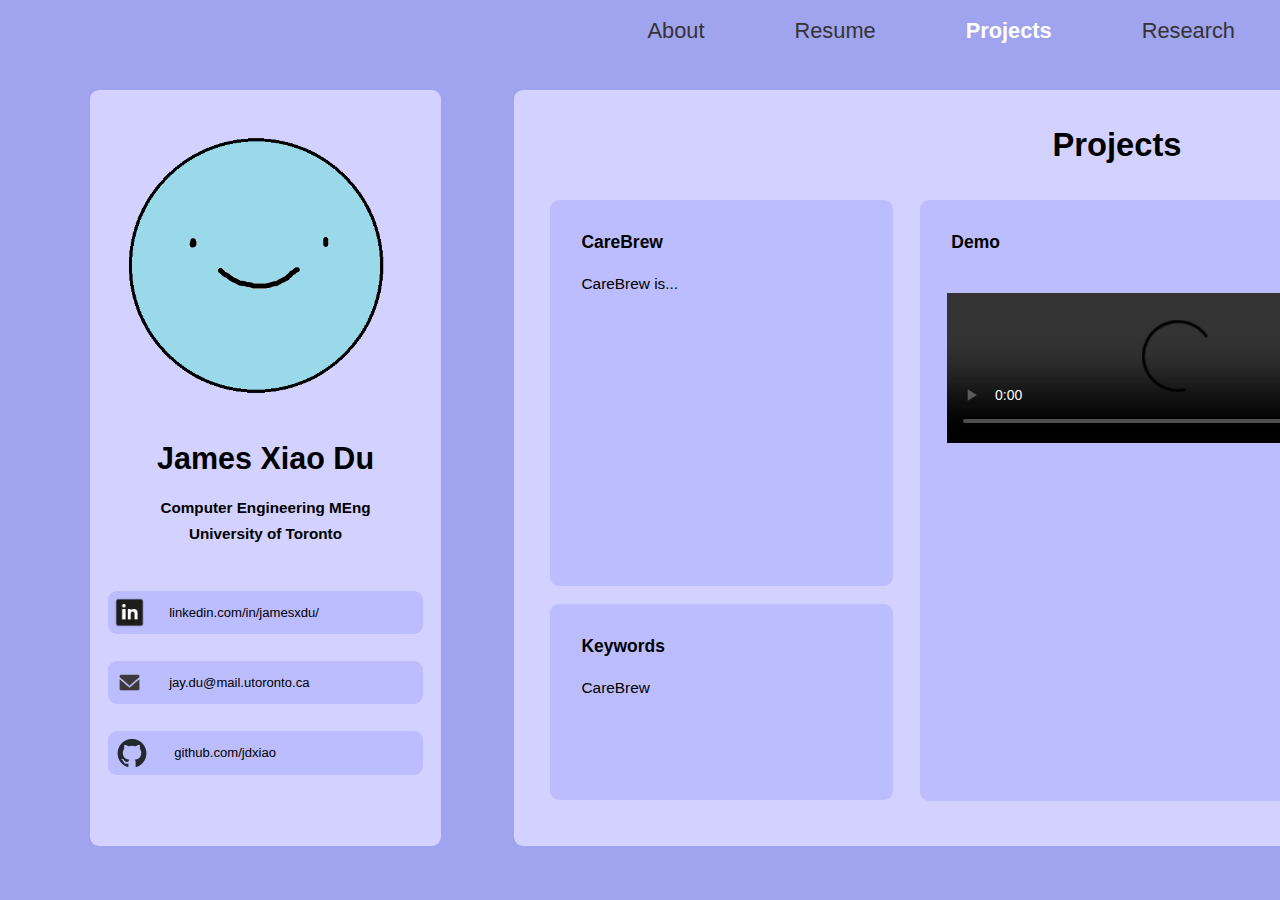
==== projects.html @ 25151abf "add placeholder elements to projects tab" ====
<!DOCTYPE html>
<html lang="en">
<head>
  <meta charset="UTF-8">
  <meta name="viewport" content="width=device-width, initial-scale=1.0">
  <title>Xiao's Website</title>
  <link rel="stylesheet" href="style.css">
</head>
<body onload="initializePage()">
  <div class="banner">
    <button class="button" onclick="window.location.href='index.html'">About</button>
    <button class="button" onclick="window.location.href='resume.html'">Resume</button>
    <button class="button selected" onclick="window.location.href='projects.html'">Projects</button>
    <button class="button" onclick="window.location.href='research.html'">Research</button>
  </div>

  <div class="side-box">
    <img src="static/pfptemp.png" alt="Profile Picture" style="width: 100%; height: auto;">
    <h1>James Xiao Du</h1>
    <h3>Computer Engineering MEng</h3>
    <h3>University of Toronto</h3>

    <div class="content-box" style="margin-top: 5vh; width: 100%; height: 6%;">
      <img src="static/linkedin.png" alt="LinkedIn" style="width: auto; height: 100%;">
      <p><a href="https://www.linkedin.com/in/jamesxdu/" target="_blank">linkedin.com/in/jamesxdu/</a></p>
    </div>

    <div class="content-box" style="margin-top: 3vh; width: 100%; height: 6%;">
      <img src="static/mail.png" alt="Email" style="width: auto; height: 100%;">
      <p><a href="mailto:jay.du@mail.utoronto.ca">jay.du@mail.utoronto.ca</a></p>
    </div>

    <div class="content-box" style="margin-top: 3vh; width: 100%; height: 6%;">
      <img src="static/github-mark.png" alt="GitHub" style="width: auto; height: 70%; padding-left: 1vh; padding-right: 1vh;">
      <p><a href="https://github.com/jdxiao" target="_blank">github.com/jdxiao</a></p>
    </div>

  </div>

  <div class="main-box" style="margin-left: 5vw;">
    <h1 style="text-align: center;">Projects</h1>

    <div class="text-box-container" style="height: 76%">

      <div class="text-box-container-2" style="width: 25%; height: 113%; margin: 0;">
        <div class="text-box" id="project-info" style="width: 100%; height: 70%; margin-top: 2vh; margin-left: 2vh;">
          <h2>CareBrew</h2>
          <p style="margin-top: 2vh">CareBrew is...</p>
        </div>

        <div class="text-box" id="project-keywords" style="width: 100%; height: 30%; margin-top: 2vh; margin-left: 2vh;">
          <h2>Keywords</h2>
          <p style="margin-top: 2vh">CareBrew keywords</p>
        </div>
      </div>

      <div class="text-box" id="project-demo" style="width: 40%; height: 100%; margin-top: 2vh; margin-left: 11vh">
        <h2>Demo</h2>
        <div id="demo-content" style="width: 100%; height: auto; margin-top: 2vh;"></div>
      </div>

      <div class="text-box" style="width: 15%; height: 100%; margin-top: 2vh; margin-left: 3vh">
        <h2>Directory</h2>
        <p class="directory-button" id="carebrew-button" style="margin-top: 2vh; cursor: pointer;" onclick="showProject('CareBrew', this)">CareBrew</p>
        <p class="directory-button" style="margin-top: 2vh; cursor: pointer;" onclick="showProject('Real-Time Conversation Assistant', this)">Real-Time Conversation Assistant</p>
        <p class="directory-button" style="margin-top: 2vh; cursor: pointer;" onclick="showProject('FinePrint', this)">FinePrint</p>
        <p class="directory-button" style="margin-top: 2vh; cursor: pointer;" onclick="showProject('JC Jump', this)">JC Jump</p>
      </div>
    </div>
  </div>
  <script>
    function initializePage() {
      const carebrewButton = document.getElementById('carebrew-button');
      showProject('CareBrew', carebrewButton);
    }

    function showProject(projectName, element) {
      const projectInfo = document.getElementById('project-info');
      const projectKeywords = document.getElementById('project-keywords');
      const demoContent = document.getElementById('demo-content');
      let projectContent = '';
      let keywordsContent = '';
      let demoElement = '';

      const projectItems = document.querySelectorAll('.directory-button');
      projectItems.forEach(item => item.classList.remove('active'));

      element.classList.add('active');

      switch (projectName) {
        case 'CareBrew':
          projectContent = `
            <h2>CareBrew</h2>
            <p style="margin-top: 2vh;">CareBrew is...</p>
          `;
          keywordsContent = `
            <h2>Keywords</h2>
            <p style="margin-top: 2vh;">CareBrew</p>
          `;
          demoElement = `
            <video width="100%" height="auto" controls style="margin-top: 2vh;">
              <source src="static/carebrew.mp4" type="video/mp4">
              Your browser does not support the video tag.
            </video>
          `;
          break;
        case 'Real-Time Conversation Assistant':
          projectContent = `
            <h2>Real-Time Conversation Assistant</h2>
            <p style="margin-top: 2vh;">The Real-Time Conversation Assistant is...</p>
          `;
          keywordsContent = `
            <h2>Keywords</h2>
            <p style="margin-top: 2vh;">Real-Time, Conversation, Assistant</p>
          `;
          demoElement = `
            <img src="static/fineprint_1.png" alt="Conversation Assistant Demo 1" style="width: 100%; height: auto; margin-top: 2vh;">
            <img src="static/fineprint_2.png" alt="Conversation Assistant Demo 2" style="width: 100%; height: auto; margin-top: 2vh;">
          `;
          break;
        case 'FinePrint':
          projectContent = `
            <h2>FinePrint</h2>
            <p style="margin-top: 2vh;">FinePrint is...</p>
          `;
          keywordsContent = `
            <h2>Keywords</h2>
            <p style="margin-top: 2vh;">JC Jump, Printing, Optimization</p>
          `;
          demoElement = `
            <img src="static/fineprint_1.png" alt="FinePrint Demo 1" style="width: 100%; height: auto; margin-top: 2vh;">
            <img src="static/fineprint_2.png" alt="FinePrint Demo 2" style="width: 100%; height: auto; margin-top: 2vh;">
          `;
          break;
        case 'JC Jump':
          projectContent = `
            <h2>JC Jump</h2>
            <p style="margin-top: 2vh;">JC Jump is...</p>
          `;
          keywordsContent = `
            <h2>Keywords</h2>
            <p style="margin-top: 2vh;">JC Jump, Gaming, Platformer</p>
          `;
          demoElement = `
            <video width="100%" height="auto" controls style="margin-top: 2vh;">
              <source src="static/jc jump.mp4" type="video/mp4">
              Your browser does not support the video tag.
            </video>
          `;
          break;
        default:
          projectContent = '<h2>Project Info</h2><p style="margin-top: 2vh;">Select a project to see details.</p>';
          keywordsContent = '<h2>Keywords</h2><p style="margin-top: 2vh;">Select a project to see keywords.</p>';
          demoElement = '';
      }

      projectInfo.innerHTML = projectContent;
      projectKeywords.innerHTML = keywordsContent;
      demoContent.innerHTML = demoElement;
    }
  </script>
</body>
</html>
---- style.css ----
body {
  background-color: #a0a3ee; /* Pale purple background */
  display: flex;
  justify-content: center;
  align-items: center;
  height: 100vh;
  margin: 0;
  padding-top: 0;
}

a {
  color: black;
  text-decoration: none;
}

a:hover {
  color: #3c2194;
  text-decoration: underline;
}

.side-box {
  width: 35vh;
  height: 80vh;
  background-color: #d3d1ff;
  padding: 2vh;
  display: flex;
  flex-direction: column;
  border-radius: 1vh;
  text-align: center;
  align-items: center;
  position: absolute;
  top: 10vh;
  left: 10vh;
}

.side-box h1{
  font-family:'Gill Sans', 'Gill Sans MT', Calibri, 'Trebuchet MS', sans-serif;
  margin: 2vh;
  font-size: calc(1.4vw + 1.4vh);
}
.side-box h3 {
  font-family:'Gill Sans', 'Gill Sans MT', Calibri, 'Trebuchet MS', sans-serif;
  margin: 0.5vh;
  font-size: calc(0.7vw + 0.7vh);
}

.banner {
  background-color: #a0a3ee;
  color: #333333;
  font-size: 1.5em;
  width: 100%;
  box-sizing: border-box;
  position: absolute;
  top: 0;
  left: 0;
  display: flex;
  justify-content: flex-end;
  align-items: center;
}

.button {
  background: none;
  border: none;
  font-family:'Gill Sans', 'Gill Sans MT', Calibri, 'Trebuchet MS', sans-serif;
  color: #333333;
  font-size: calc(1vw + 1vh);
  cursor: pointer;
  padding: 2vh 5vh;
}

.button:hover {
  background-color: #c2c0ff;
  color: #000000;
}

.button.selected {
  font-weight: bold;
  background-color: #a0a3ee;
  color: #ffffff;
}

.content-box {
  background-color: #bbbdff;
  display: flex;
  flex-direction:row;
  border-radius: 1vh;
  align-items: center;
}

.content-box p {
  font-family:'Gill Sans', 'Gill Sans MT', Calibri, 'Trebuchet MS', sans-serif;
  font-size: calc(0.6vw + 0.6vh);
  padding-left: 2vh;
  margin: 0;
}

.main-box {
  width: 130vh;
  height: 80vh;
  background-color: #d3d1ff;
  padding: 2vh;
  display: flex;
  flex-direction: column;
  justify-content: flex-start;
  border-radius: 1vh;
  position: absolute;
  top: 10vh;
  left: 50vh;
}

.main-box h1{
  font-family:'Gill Sans', 'Gill Sans MT', Calibri, 'Trebuchet MS', sans-serif;
  margin: 2vh;
  font-size: calc(1.5vw + 1.5vh);
}

.text-box-container {
  display: flex;
  flex-direction: row;
  justify-content: space-between;
  width: 99%;
}

.text-box-container-2 {
  display: flex;
  flex-direction: column;
  justify-content: space-between;
  width: 95%;
}

.text-box {
  font-family:'Gill Sans', 'Gill Sans MT', Calibri, 'Trebuchet MS', sans-serif;
  background-color: #bbbdff;
  display: flex;
  flex-direction: column;
  border-radius: 1vh;
  padding: 3vh;
}

.text-box h2 {
  font-family:'Gill Sans', 'Gill Sans MT', Calibri, 'Trebuchet MS', sans-serif;
  margin: 0.5vh;
  font-size: calc(0.8vw + 0.8vh);
}
.text-box p {
  font-family:'Gill Sans', 'Gill Sans MT', Calibri, 'Trebuchet MS', sans-serif;
  font-size: calc(0.5vw + 1vh);
  margin: 0.5vh;
}

.text-box-2 {
  background-color: #bbbdff;
  display: flex;
  flex-direction: column;
  align-items: left;
  justify-content: center;
}

.text-box-2 h1 {
  font-family:'Gill Sans', 'Gill Sans MT', Calibri, 'Trebuchet MS', sans-serif;
  font-size: calc(0.7vw + 0.7vh);
  margin: 0;
}

.text-box-2 p {
  font-family:'Gill Sans', 'Gill Sans MT', Calibri, 'Trebuchet MS', sans-serif;
  font-size: calc(0.6vw + 0.55vh);
  margin: 0;
  padding: 0;
}

.directory-button {
  cursor: pointer;
  border-radius: 1vh;
  transition: color 0.3s, font-weight 0.3s;
  padding: 0.5vh 1vh;
}

.directory-button:hover {
  background-color: #dddcff;
}

.directory-button.active {
  color: white;
  font-weight: bold;
}
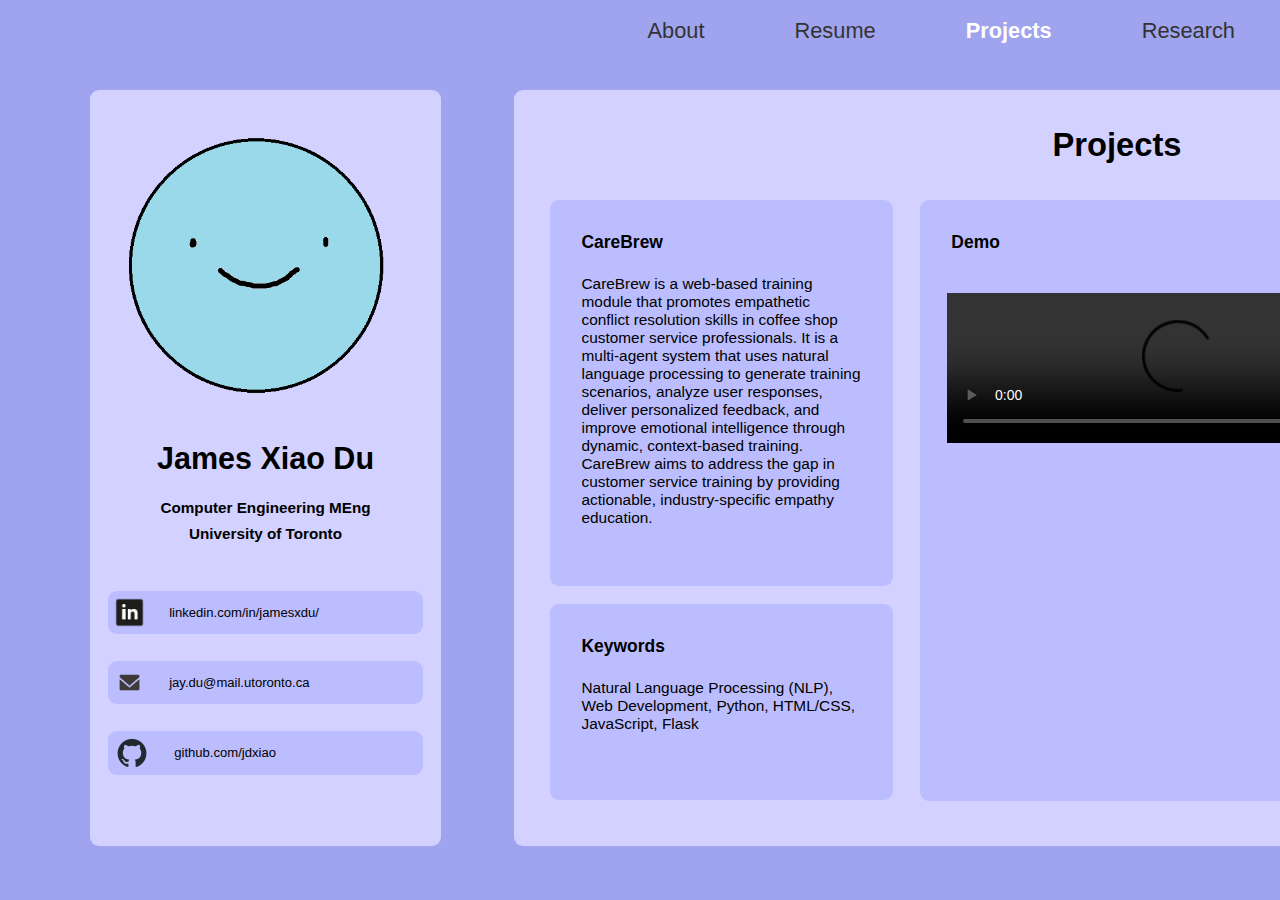
==== commit ec036759: "added descriptions for projects" ====
--- a/projects.html
+++ b/projects.html
@@ -45,7 +45,12 @@
       <div class="text-box-container-2" style="width: 25%; height: 113%; margin: 0;">
         <div class="text-box" id="project-info" style="width: 100%; height: 70%; margin-top: 2vh; margin-left: 2vh;">
           <h2>CareBrew</h2>
-          <p style="margin-top: 2vh">CareBrew is...</p>
+          <p style="margin-top: 2vh">CareBrew is a web-based training module 
+            that enhances empathetic conflict resolution skills for coffee shop 
+            customer service professionals. It uses natural language processing 
+            to analyze user responses, deliver personalized feedback, and 
+            improve emotional intelligence through dynamic, scenario-based 
+            training.</p>
         </div>
 
         <div class="text-box" id="project-keywords" style="width: 100%; height: 30%; margin-top: 2vh; margin-left: 2vh;">
@@ -91,11 +96,19 @@
         case 'CareBrew':
           projectContent = `
             <h2>CareBrew</h2>
-            <p style="margin-top: 2vh;">CareBrew is...</p>
+            <p style="margin-top: 2vh;">CareBrew is a web-based training module 
+            that promotes empathetic conflict resolution skills in coffee shop 
+            customer service professionals. It is a multi-agent system that
+            uses natural language processing to generate training scenarios,
+            analyze user responses, deliver personalized feedback, and 
+            improve emotional intelligence through dynamic, context-based 
+            training. CareBrew aims to address the gap in customer service 
+            training by providing actionable, industry-specific empathy education.</p>
           `;
           keywordsContent = `
             <h2>Keywords</h2>
-            <p style="margin-top: 2vh;">CareBrew</p>
+            <p style="margin-top: 2vh;">Natural Language Processing (NLP),
+               Web Development, Python, HTML/CSS, JavaScript, Flask</p>
           `;
           demoElement = `
             <video width="100%" height="auto" controls style="margin-top: 2vh;">
@@ -107,11 +120,19 @@
         case 'Real-Time Conversation Assistant':
           projectContent = `
             <h2>Real-Time Conversation Assistant</h2>
-            <p style="margin-top: 2vh;">The Real-Time Conversation Assistant is...</p>
+            <p style="margin-top: 2vh;">The Real-Time Conversation Assistant is 
+              an Android application that aims to enhance reflective listening 
+              skills, a communication technique where the listener 
+              paraphrases the speaker to confirm understanding. 
+              It features two modes: Real-Time Assistant Mode, which provides 
+              the user with reflective statements during live conversations, and 
+              Practice Mode, which offers practice scenarios and feedback.</p>
           `;
           keywordsContent = `
             <h2>Keywords</h2>
-            <p style="margin-top: 2vh;">Real-Time, Conversation, Assistant</p>
+            <p style="margin-top: 2vh;">Natural Language Processing (NLP), 
+              Speech Diarization, Audio Processing, Android Development, Kotlin
+              </p>
           `;
           demoElement = `
             <img src="static/fineprint_1.png" alt="Conversation Assistant Demo 1" style="width: 100%; height: auto; margin-top: 2vh;">
@@ -121,11 +142,19 @@
         case 'FinePrint':
           projectContent = `
             <h2>FinePrint</h2>
-            <p style="margin-top: 2vh;">FinePrint is...</p>
+            <p style="margin-top: 2vh;">FinePrint is a cloud-based web application
+              designed to simplify legal document analysis by using Natural 
+              Language Processing (NLP) to summarize, parse, and extract 
+              key information. It features a secure, user-friendly interface that 
+              integrates serverless computing, cloud storage, generative AI models, 
+              and scalable infrastructure. FinePrint aim to improve the accessibility 
+              of legal document analysis while reducing the risk of exploitation.</p>
           `;
           keywordsContent = `
             <h2>Keywords</h2>
-            <p style="margin-top: 2vh;">JC Jump, Printing, Optimization</p>
+            <p style="margin-top: 2vh;">Cloud Computing, Natural Language Processing (NLP), 
+              AWS (Amplify, S3, IAM),
+              Web Development, JavaScript, React</p>
           `;
           demoElement = `
             <img src="static/fineprint_1.png" alt="FinePrint Demo 1" style="width: 100%; height: auto; margin-top: 2vh;">
@@ -135,11 +164,17 @@
         case 'JC Jump':
           projectContent = `
             <h2>JC Jump</h2>
-            <p style="margin-top: 2vh;">JC Jump is...</p>
+            <p style="margin-top: 2vh;">JC Jump is a survival-based vertical scrolling 
+              platformer typing game developed in C where players control a frog and type to 
+              jump levels. It features multiple difficulty settings and takes keyboard 
+              input, integrating switches and a seven-segment display for interaction and 
+              feedback. The game runs on the CPULator simulator, which emulates the ARMv7 
+              architecture and allows for execution within a modern web browser.</p>
           `;
           keywordsContent = `
             <h2>Keywords</h2>
-            <p style="margin-top: 2vh;">JC Jump, Gaming, Platformer</p>
+            <p style="margin-top: 2vh;">Game Development, Graphic Design, ARM architecture,
+               C, Assembly</p>
           `;
           demoElement = `
             <video width="100%" height="auto" controls style="margin-top: 2vh;">
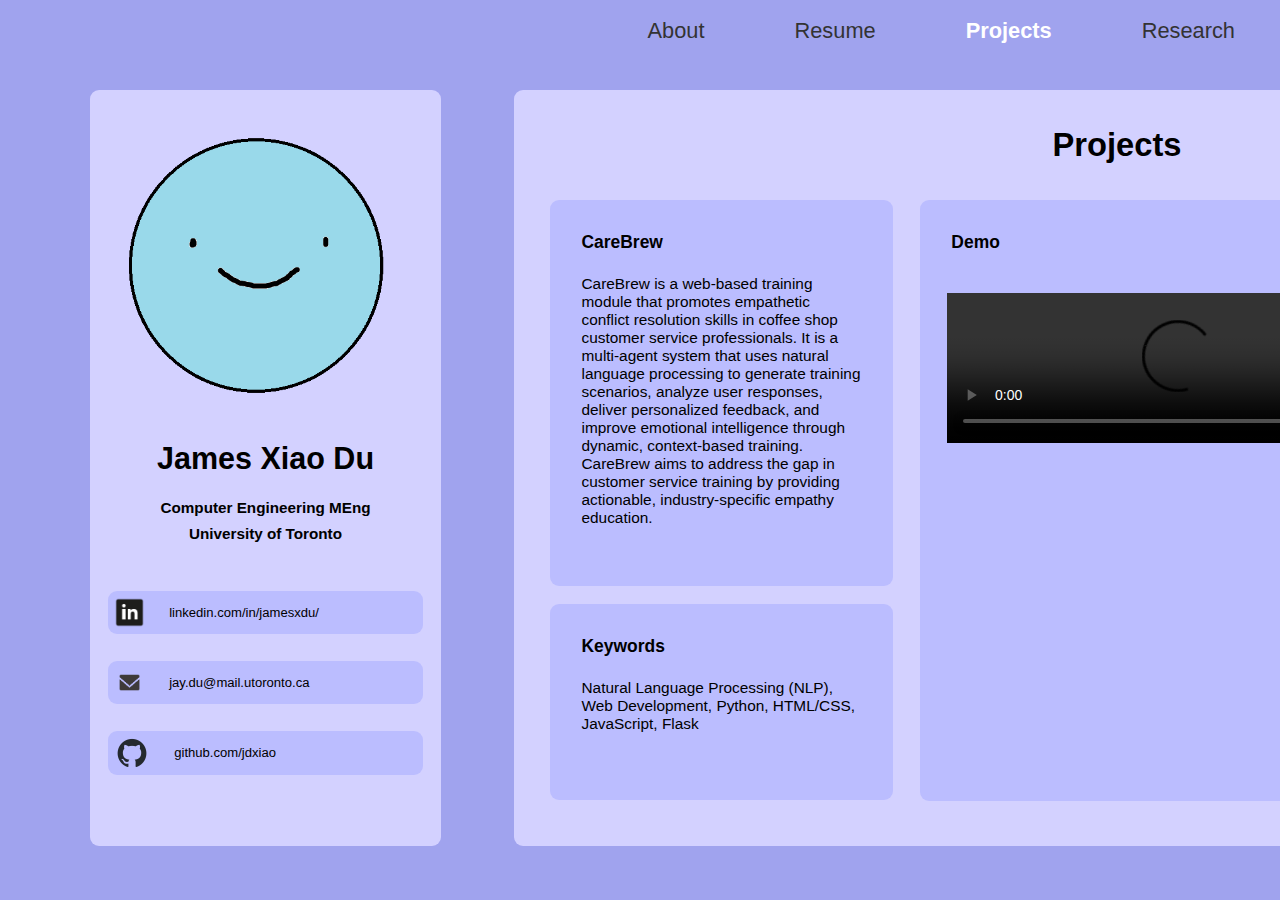
==== commit 8fc6b15b: "add and integrate demo assets in projects tab" ====
--- a/projects.html
+++ b/projects.html
@@ -112,7 +112,7 @@
           `;
           demoElement = `
             <video width="100%" height="auto" controls style="margin-top: 2vh;">
-              <source src="static/carebrew.mp4" type="video/mp4">
+              <source src="static/carebrew-demo.mp4" type="video/mp4">
               Your browser does not support the video tag.
             </video>
           `;
@@ -135,8 +135,7 @@
               </p>
           `;
           demoElement = `
-            <img src="static/fineprint_1.png" alt="Conversation Assistant Demo 1" style="width: 100%; height: auto; margin-top: 2vh;">
-            <img src="static/fineprint_2.png" alt="Conversation Assistant Demo 2" style="width: 100%; height: auto; margin-top: 2vh;">
+            <img src="static/rta-demo.png" alt="Conversation Assistant Demo 1" style="width: 100%; height: auto; margin-top: 2vh; border-radius: 1vh;">
           `;
           break;
         case 'FinePrint':
@@ -157,8 +156,10 @@
               Web Development, JavaScript, React</p>
           `;
           demoElement = `
-            <img src="static/fineprint_1.png" alt="FinePrint Demo 1" style="width: 100%; height: auto; margin-top: 2vh;">
-            <img src="static/fineprint_2.png" alt="FinePrint Demo 2" style="width: 100%; height: auto; margin-top: 2vh;">
+            <video width="100%" height="auto" controls style="margin-top: 2vh;">
+              <source src="static/fineprint-demo.mp4" type="video/mp4">
+              Your browser does not support the video tag.
+            </video>
           `;
           break;
         case 'JC Jump':
@@ -178,7 +179,7 @@
           `;
           demoElement = `
             <video width="100%" height="auto" controls style="margin-top: 2vh;">
-              <source src="static/jc jump.mp4" type="video/mp4">
+              <source src="static/jc-jump-demo.mp4" type="video/mp4">
               Your browser does not support the video tag.
             </video>
           `;
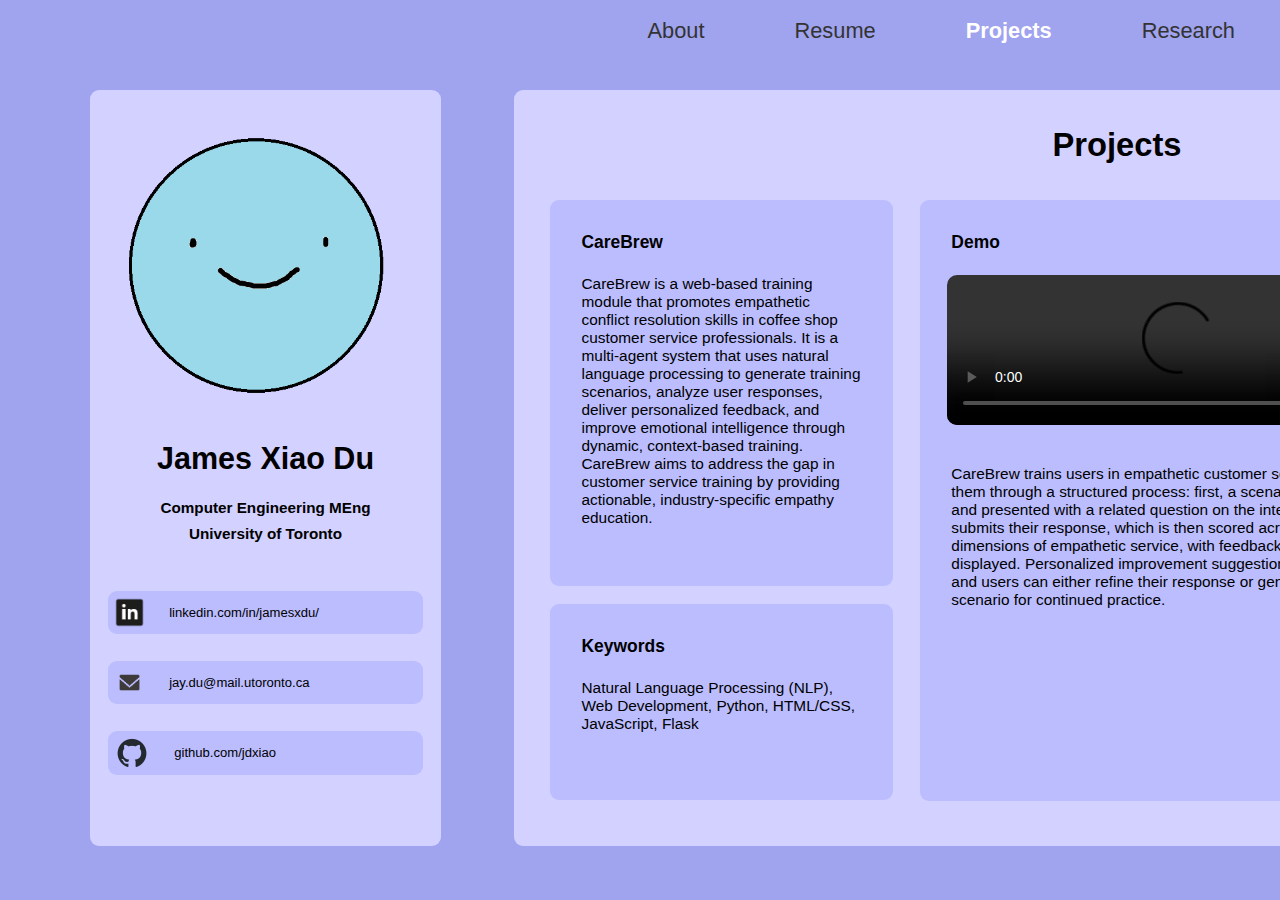
==== commit f38ddb90: "add demo description to carebrew" ====
--- a/projects.html
+++ b/projects.html
@@ -62,10 +62,11 @@
       <div class="text-box" id="project-demo" style="width: 40%; height: 100%; margin-top: 2vh; margin-left: 11vh">
         <h2>Demo</h2>
         <div id="demo-content" style="width: 100%; height: auto; margin-top: 2vh;"></div>
+        <p id="demo-description" style="margin-top: 4vh;">Demo description goes here.</p>
       </div>
 
       <div class="text-box" style="width: 15%; height: 100%; margin-top: 2vh; margin-left: 3vh">
-        <h2>Directory</h2>
+        <h2>Project Directory</h2>
         <p class="directory-button" id="carebrew-button" style="margin-top: 2vh; cursor: pointer;" onclick="showProject('CareBrew', this)">CareBrew</p>
         <p class="directory-button" style="margin-top: 2vh; cursor: pointer;" onclick="showProject('Real-Time Conversation Assistant', this)">Real-Time Conversation Assistant</p>
         <p class="directory-button" style="margin-top: 2vh; cursor: pointer;" onclick="showProject('FinePrint', this)">FinePrint</p>
@@ -83,9 +84,11 @@
       const projectInfo = document.getElementById('project-info');
       const projectKeywords = document.getElementById('project-keywords');
       const demoContent = document.getElementById('demo-content');
+      const demoDescription = document.getElementById('demo-description');
       let projectContent = '';
       let keywordsContent = '';
       let demoElement = '';
+      let demoDesc = '';
 
       const projectItems = document.querySelectorAll('.directory-button');
       projectItems.forEach(item => item.classList.remove('active'));
@@ -111,11 +114,19 @@
                Web Development, Python, HTML/CSS, JavaScript, Flask</p>
           `;
           demoElement = `
-            <video width="100%" height="auto" controls style="margin-top: 2vh;">
+            <video width="100%" height="auto" controls style="border-radius: 10px;">
               <source src="static/carebrew-demo.mp4" type="video/mp4">
               Your browser does not support the video tag.
             </video>
           `;
+          demoDesc = `CareBrew trains users in empathetic customer service by 
+          guiding them through a structured process: first, a scenario is 
+          generated and presented with a related question on the interface. 
+          The user submits their response, which is then scored across five 
+          dimensions of empathetic service, with feedback and a breakdown 
+          displayed. Personalized improvement suggestions are provided, and 
+          users can either refine their response or generate a new scenario 
+          for continued practice.`;
           break;
         case 'Real-Time Conversation Assistant':
           projectContent = `
@@ -135,8 +146,9 @@
               </p>
           `;
           demoElement = `
-            <img src="static/rta-demo.png" alt="Conversation Assistant Demo 1" style="width: 100%; height: auto; margin-top: 2vh; border-radius: 1vh;">
-          `;
+            <img src="static/rta-demo.png" alt="Conversation Assistant Demo 1" style="width: 100%; height: auto;">
+          `;
+          demoDesc = 'This is a demo description for the Real-Time Conversation Assistant.';
           break;
         case 'FinePrint':
           projectContent = `
@@ -156,11 +168,12 @@
               Web Development, JavaScript, React</p>
           `;
           demoElement = `
-            <video width="100%" height="auto" controls style="margin-top: 2vh;">
+            <video width="100%" height="auto" controls style="border-radius: 10px;">
               <source src="static/fineprint-demo.mp4" type="video/mp4">
               Your browser does not support the video tag.
             </video>
           `;
+          demoDesc = 'This is a demo description for FinePrint.';
           break;
         case 'JC Jump':
           projectContent = `
@@ -178,21 +191,24 @@
                C, Assembly</p>
           `;
           demoElement = `
-            <video width="100%" height="auto" controls style="margin-top: 2vh;">
+            <video width="100%" height="auto" controls style="border-radius: 10px;">
               <source src="static/jc-jump-demo.mp4" type="video/mp4">
               Your browser does not support the video tag.
             </video>
           `;
+          demoDesc = 'This is a demo description for JC Jump.';
           break;
         default:
           projectContent = '<h2>Project Info</h2><p style="margin-top: 2vh;">Select a project to see details.</p>';
           keywordsContent = '<h2>Keywords</h2><p style="margin-top: 2vh;">Select a project to see keywords.</p>';
           demoElement = '';
+          demoDesc = '';
       }
 
       projectInfo.innerHTML = projectContent;
       projectKeywords.innerHTML = keywordsContent;
       demoContent.innerHTML = demoElement;
+      demoDescription.innerHTML = demoDesc;
     }
   </script>
 </body>
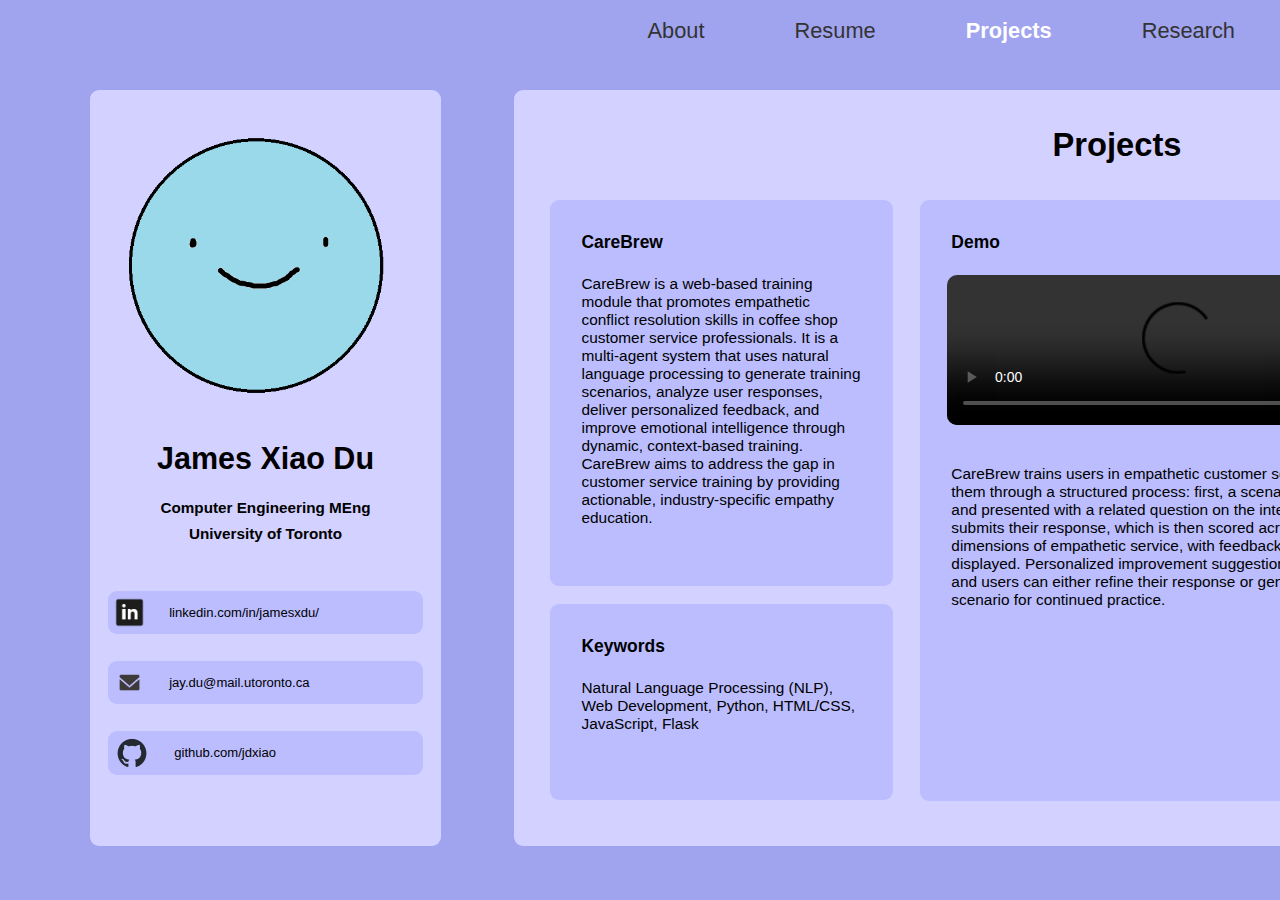
==== commit 9e083040: "add real-time conversation assistant demo description" ====
--- a/projects.html
+++ b/projects.html
@@ -134,10 +134,10 @@
             <p style="margin-top: 2vh;">The Real-Time Conversation Assistant is 
               an Android application that aims to enhance reflective listening 
               skills, a communication technique where the listener 
-              paraphrases the speaker to confirm understanding. 
-              It features two modes: Real-Time Assistant Mode, which provides 
-              the user with reflective statements during live conversations, and 
-              Practice Mode, which offers practice scenarios and feedback.</p>
+              focuses on understanding their conversation partner's messsage and
+              paraphrases their message back to them. The goal of reflective listening
+              is for the conversation partner to feel heard and understood
+              and allow for further expansion of their thoughts.</p>
           `;
           keywordsContent = `
             <h2>Keywords</h2>
@@ -148,7 +148,14 @@
           demoElement = `
             <img src="static/rta-demo.png" alt="Conversation Assistant Demo 1" style="width: 100%; height: auto;">
           `;
-          demoDesc = 'This is a demo description for the Real-Time Conversation Assistant.';
+          demoDesc = `The application has two modes to support reflective communication.
+          <br><br>
+          In <b>Real-Time Assistant Mode</b>, the app is active during live conversations, generating reflective 
+          statements to the user based on the conversation context. It then presents this statement to the 
+          user through text-to-speech.
+          <br><br>
+          In <b>Practice Mode</b>, the app presents scenarios to the user for reflection, evaluates the user's responses, 
+          and offers feedback to improve their reflective listening skills.`;
           break;
         case 'FinePrint':
           projectContent = `
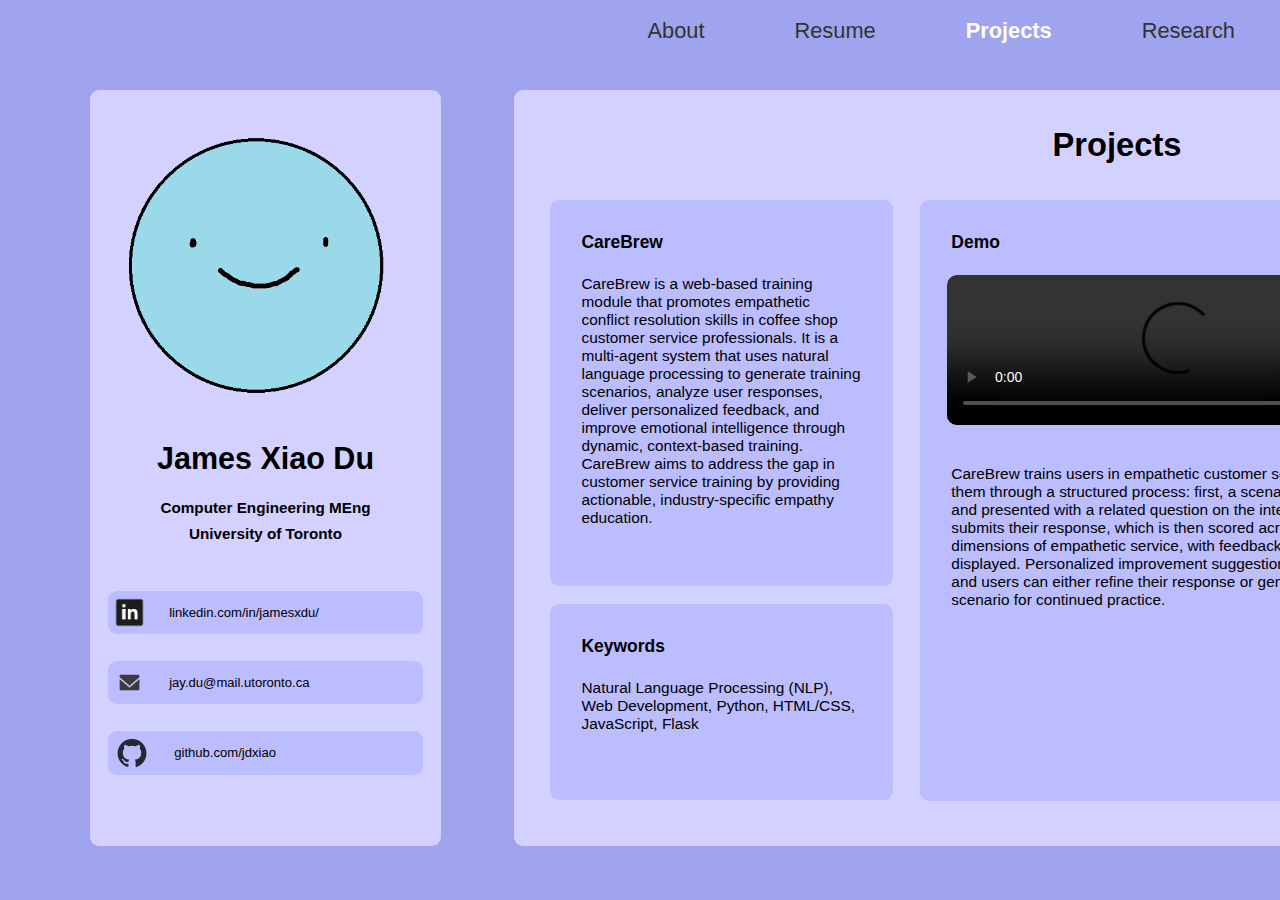
==== commit abad24f6: "added fineprint and jc jump demo descs" ====
--- a/projects.html
+++ b/projects.html
@@ -180,7 +180,14 @@
               Your browser does not support the video tag.
             </video>
           `;
-          demoDesc = 'This is a demo description for FinePrint.';
+          demoDesc = `FinePrint simplifies the processing of complex legal documents 
+          with cloud-based AI technology. Users log into the secure web application 
+          and upload their legal documents. The system then extracts text from the 
+          documents and processes it using a custom prompted AI models to generate 
+          summaries and highlight key details. The results are then displayed and 
+          saved to the interface for easy access.  With scalable cloud infrastructure, 
+          FinePrint ensures fast performance and robust security to protect sensitive 
+          legal data.`;
           break;
         case 'JC Jump':
           projectContent = `
@@ -203,7 +210,12 @@
               Your browser does not support the video tag.
             </video>
           `;
-          demoDesc = 'This is a demo description for JC Jump.';
+          demoDesc = `JC Jump begins with a loading screen where the user can view 
+          instructions or choose between easy, medium, or hard difficulty levels. 
+          Words appear on the screen, and the user must type them correctly to make 
+          the frog jump onto the next platform. If a word is typed incorrectly, the 
+          user loses a life. If all three lives are lost or if the frog falls off 
+          the screen, the game ends.`;
           break;
         default:
           projectContent = '<h2>Project Info</h2><p style="margin-top: 2vh;">Select a project to see details.</p>';
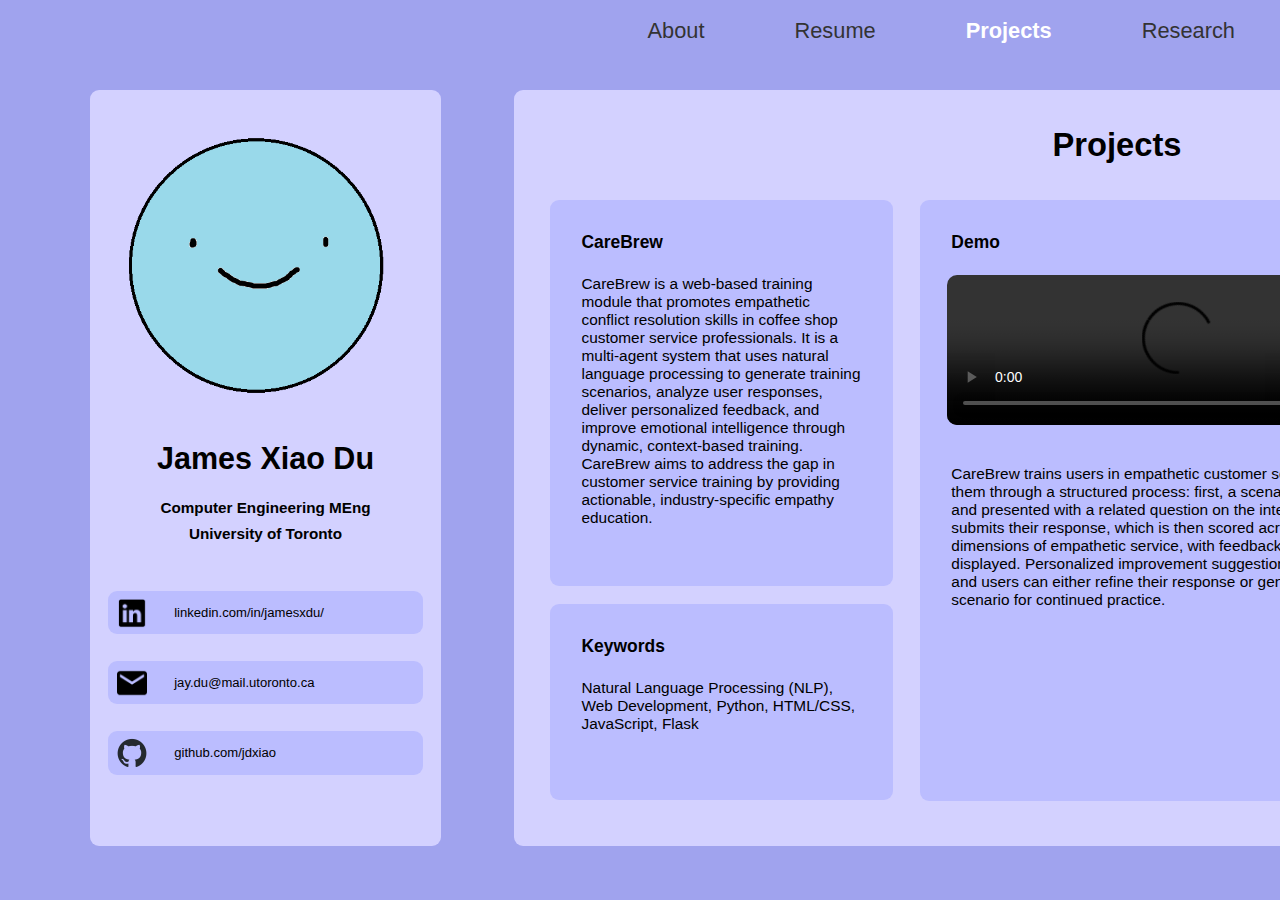
==== commit 01ed320e: "update content box icons" ====
--- a/projects.html
+++ b/projects.html
@@ -21,12 +21,12 @@
     <h3>University of Toronto</h3>
 
     <div class="content-box" style="margin-top: 5vh; width: 100%; height: 6%;">
-      <img src="static/linkedin.png" alt="LinkedIn" style="width: auto; height: 100%;">
+      <img src="static/linkedin.png" alt="LinkedIn" style="width: auto; height: 70%; padding-left: 1vh; padding-right: 1vh;">
       <p><a href="https://www.linkedin.com/in/jamesxdu/" target="_blank">linkedin.com/in/jamesxdu/</a></p>
     </div>
 
     <div class="content-box" style="margin-top: 3vh; width: 100%; height: 6%;">
-      <img src="static/mail.png" alt="Email" style="width: auto; height: 100%;">
+      <img src="static/mail.png" alt="Email" style="width: auto; height: 70%; padding-left: 1vh; padding-right: 1vh;">
       <p><a href="mailto:jay.du@mail.utoronto.ca">jay.du@mail.utoronto.ca</a></p>
     </div>
 
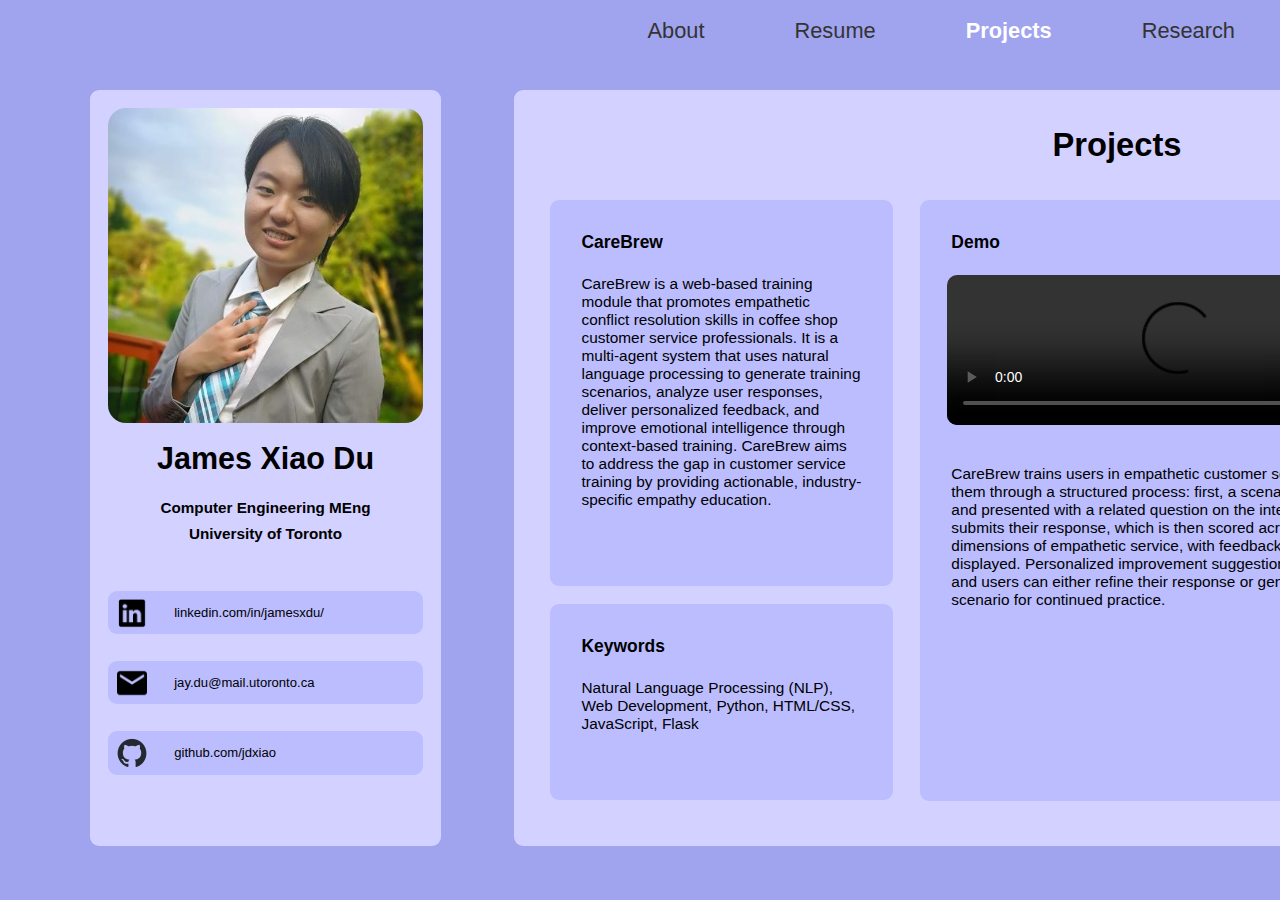
==== commit 5fb3a4fd: "update headshot" ====
--- a/projects.html
+++ b/projects.html
@@ -15,7 +15,7 @@
   </div>
 
   <div class="side-box">
-    <img src="static/pfptemp.png" alt="Profile Picture" style="width: 100%; height: auto;">
+    <img src="static/pfp2.jpg" alt="Profile Picture" style="width: 100%; height: auto; border-radius: 2vh;">
     <h1>James Xiao Du</h1>
     <h3>Computer Engineering MEng</h3>
     <h3>University of Toronto</h3>
@@ -104,7 +104,7 @@
             customer service professionals. It is a multi-agent system that
             uses natural language processing to generate training scenarios,
             analyze user responses, deliver personalized feedback, and 
-            improve emotional intelligence through dynamic, context-based 
+            improve emotional intelligence through context-based 
             training. CareBrew aims to address the gap in customer service 
             training by providing actionable, industry-specific empathy education.</p>
           `;
@@ -134,8 +134,8 @@
             <p style="margin-top: 2vh;">The Real-Time Conversation Assistant is 
               an Android application that aims to enhance reflective listening 
               skills, a communication technique where the listener 
-              focuses on understanding their conversation partner's messsage and
-              paraphrases their message back to them. The goal of reflective listening
+              focuses on understanding their conversation partner's message and
+              paraphrases it back to them. The goal of reflective listening
               is for the conversation partner to feel heard and understood
               and allow for further expansion of their thoughts.</p>
           `;
